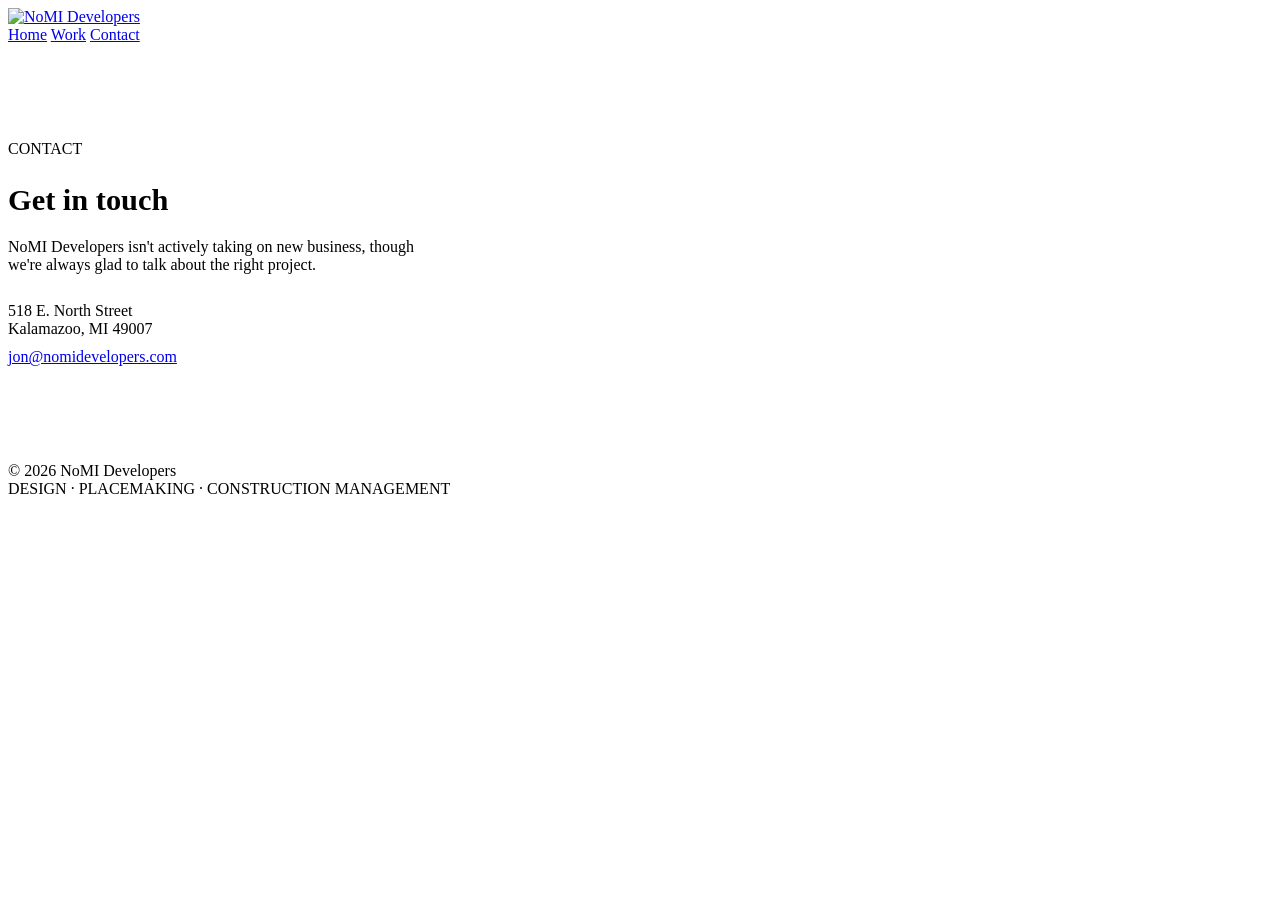
==== contact.html @ 996d394a "Add home, work, and contact pages" ====
<!doctype html>
<html lang="en">
<head>
<meta charset="utf-8">
<meta name="viewport" content="width=device-width, initial-scale=1">
<title>Contact — NoMI Developers</title>
<meta name="description" content="Contact NoMI Developers, Kalamazoo, Michigan.">
<link rel="stylesheet" href="css/style.css">
</head>
<body>

<header class="site-header">
  <div class="nav-row">
    <a class="wordmark" href="index.html"><img src="assets/nomi-mark.png" alt="NoMI Developers"></a>
    <nav class="site-nav">
      <a href="index.html">Home</a>
      <a href="work.html">Work</a>
      <a href="contact.html" class="current">Contact</a>
    </nav>
  </div>
</header>

<section class="section" style="padding-top:96px; padding-bottom:96px;">
  <div style="max-width:560px;">
    <div class="kicker">CONTACT</div>
    <h2 style="font-size:1.9rem; margin-bottom:20px;">Get in touch</h2>
    <p class="lede" style="max-width:52ch; margin-bottom:28px;">NoMI Developers isn't actively taking on new business, though we're always glad to talk about the right project.</p>
    <div class="contact-block">
      <div class="addr">518 E. North Street</div>
      <div>Kalamazoo, MI 49007</div>
      <div style="margin-top:10px;"><a href="mailto:jon@nomidevelopers.com">jon@nomidevelopers.com</a></div>
    </div>
  </div>
</section>

<footer class="site-footer">
  <div class="footer-row">
    <div>&copy; 2026 NoMI Developers</div>
    <div class="tag">DESIGN &middot; PLACEMAKING &middot; CONSTRUCTION MANAGEMENT</div>
  </div>
</footer>

</body>
</html>
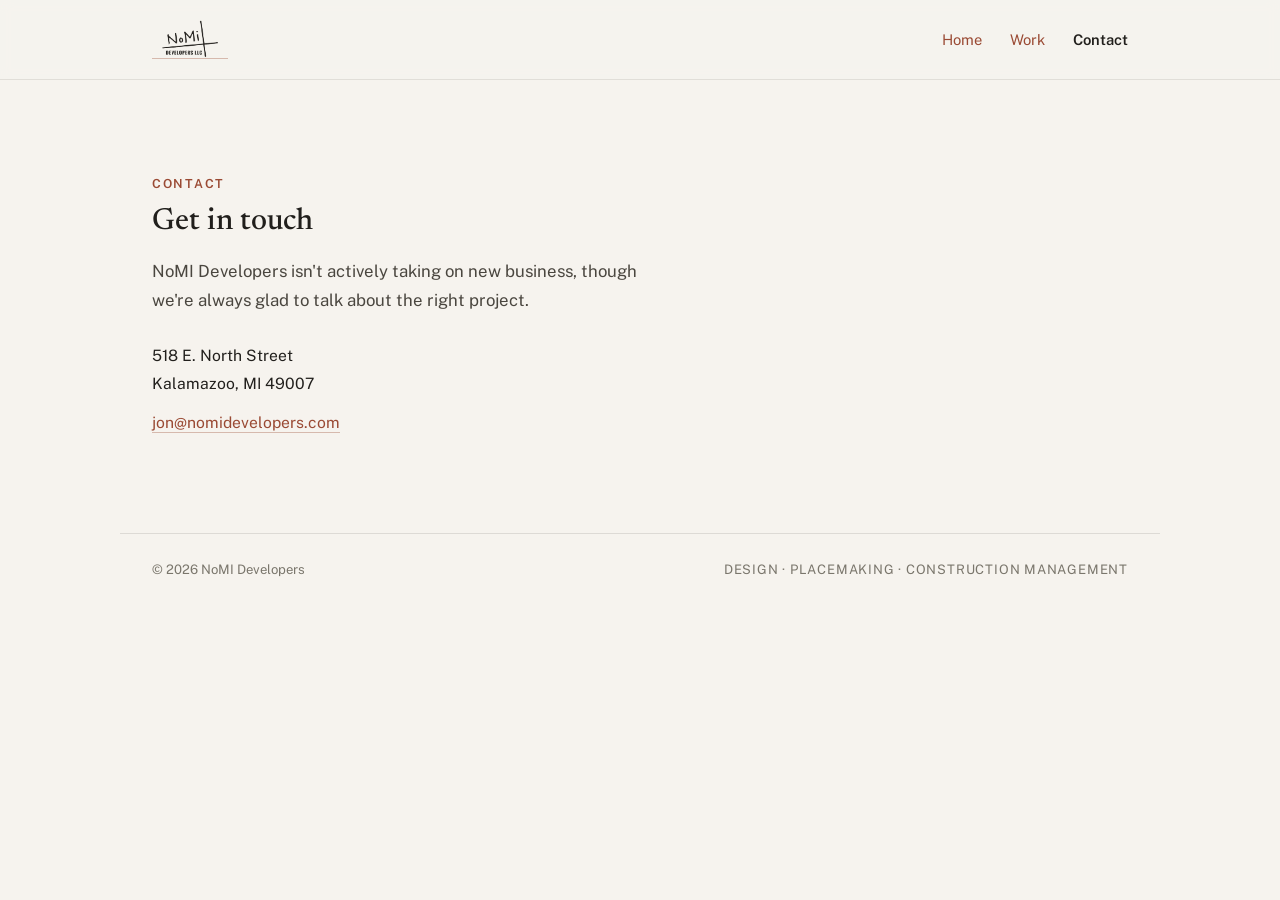
==== commit 7a38dd0d: "Link favicon and touch icon in page heads" ====
--- a/contact.html
+++ b/contact.html
@@ -5,6 +5,10 @@
 <meta name="viewport" content="width=device-width, initial-scale=1">
 <title>Contact — NoMI Developers</title>
 <meta name="description" content="Contact NoMI Developers, Kalamazoo, Michigan.">
+<link rel="icon" href="assets/favicon.ico" sizes="any">
+<link rel="icon" type="image/png" sizes="32x32" href="assets/favicon-32x32.png">
+<link rel="icon" type="image/png" sizes="16x16" href="assets/favicon-16x16.png">
+<link rel="apple-touch-icon" href="assets/apple-touch-icon.png">
 <link rel="stylesheet" href="css/style.css">
 </head>
 <body>
--- a/css/style.css
+++ b/css/style.css
@@ -0,0 +1,172 @@
+@import url('https://fonts.googleapis.com/css2?family=Newsreader:ital,wght@0,400;0,500;0,600;1,400;1,500&family=Public+Sans:wght@400;500;600&display=swap');
+
+:root {
+  --bg: #f6f3ee;
+  --ink: #211f1c;
+  --ink-soft: #4a463f;
+  --ink-faint: #7a766c;
+  --accent: #9a4a34;
+  --accent-hover: #7a3a29;
+  --rule: rgba(42, 39, 35, 0.1);
+  --max: 1040px;
+}
+
+* { box-sizing: border-box; }
+
+html { scroll-behavior: smooth; }
+
+html, body { overflow-x: hidden; }
+
+body {
+  margin: 0;
+  background: var(--bg);
+  color: var(--ink);
+  font-family: 'Public Sans', ui-sans-serif, system-ui, sans-serif;
+  -webkit-font-smoothing: antialiased;
+}
+
+a {
+  color: var(--accent);
+  text-decoration: none;
+  border-bottom: 1px solid rgba(154, 74, 52, 0.35);
+}
+a:hover {
+  color: var(--accent-hover);
+  border-bottom-color: rgba(122, 58, 41, 0.6);
+}
+
+h1, h2, h3 {
+  font-family: 'Newsreader', Georgia, serif;
+  font-weight: 500;
+  color: var(--ink);
+  margin: 0;
+}
+
+/* Header */
+.site-header {
+  position: sticky;
+  top: 0;
+  z-index: 10;
+  background: rgba(246, 243, 238, 0.9);
+  backdrop-filter: blur(6px);
+  border-bottom: 1px solid var(--rule);
+}
+.nav-row {
+  max-width: var(--max);
+  margin: 0 auto;
+  padding: 20px 32px;
+  display: flex;
+  align-items: center;
+  justify-content: space-between;
+  flex-wrap: wrap;
+  row-gap: 10px;
+}
+.wordmark img { height: 38px; width: auto; display: block; }
+.site-nav { display: flex; gap: 28px; font-size: 0.92rem; }
+.site-nav a { border-bottom: none; }
+.site-nav a:hover { color: var(--accent-hover); }
+.site-nav a.current { color: var(--ink); font-weight: 600; }
+
+/* Sections */
+.section {
+  max-width: var(--max);
+  margin: 0 auto;
+  padding: 72px 32px;
+}
+.section.ruled { border-top: 1px solid var(--rule); }
+.section.hero { padding: 120px 32px 96px; position: relative; overflow: hidden; }
+
+.kicker {
+  font-size: 0.78rem;
+  letter-spacing: 0.14em;
+  color: var(--accent);
+  font-weight: 600;
+  margin-bottom: 16px;
+}
+
+.lede {
+  font-size: 1.05rem;
+  line-height: 1.7;
+  color: var(--ink-soft);
+  max-width: 60ch;
+  margin: 0;
+}
+
+.hero-watermark {
+  position: absolute;
+  right: -40px;
+  top: 0;
+  width: 560px;
+  max-width: 75%;
+  height: auto;
+  opacity: 0.07;
+  pointer-events: none;
+}
+.hero-inner { position: relative; max-width: 640px; }
+.hero-inner h1 { font-size: 2.9rem; line-height: 1.18; margin: 18px 0 22px; color: #211f1c; }
+.hero-inner p { font-size: 1.1rem; line-height: 1.6; color: var(--ink-soft); max-width: 34ch; margin: 0; }
+
+/* Capabilities grid */
+.cap-grid {
+  display: grid;
+  grid-template-columns: repeat(3, minmax(0, 1fr));
+  gap: 48px;
+}
+.cap-grid h3 { font-size: 1.2rem; margin: 0 0 12px; }
+.cap-grid p { font-size: 0.96rem; line-height: 1.65; color: #5a564d; margin: 0; }
+
+/* Filmstrip */
+.filmstrip-caption {
+  font-size: 0.9rem;
+  font-style: italic;
+  color: var(--ink-faint);
+  margin: 0 0 16px;
+  max-width: 60ch;
+}
+.filmstrip {
+  display: flex;
+  gap: 10px;
+  overflow-x: auto;
+  padding-bottom: 10px;
+  -webkit-overflow-scrolling: touch;
+}
+.filmstrip img {
+  height: 300px;
+  width: auto;
+  flex: 0 0 auto;
+  object-fit: cover;
+  display: block;
+}
+
+/* Contact */
+.contact-block { font-size: 0.98rem; line-height: 1.8; color: var(--ink); }
+.contact-block .addr { margin-top: 0; }
+
+/* Footer */
+.site-footer {
+  max-width: var(--max);
+  margin: 0 auto;
+  padding: 28px 32px;
+  border-top: 1px solid rgba(42, 39, 35, 0.12);
+}
+.footer-row {
+  display: flex;
+  align-items: center;
+  justify-content: space-between;
+  font-size: 0.82rem;
+  color: var(--ink-faint);
+  flex-wrap: wrap;
+  gap: 8px;
+}
+.footer-row .tag { letter-spacing: 0.06em; }
+
+@media (max-width: 640px) {
+  .site-nav { gap: 16px; }
+  .hero-inner h1 { font-size: 2.1rem !important; }
+  .hero-inner p { font-size: 1rem !important; }
+  .cap-grid { grid-template-columns: 1fr !important; }
+  .section { padding: 56px 24px !important; }
+  .section.hero { padding: 96px 24px 64px !important; }
+  .filmstrip img { height: 170px !important; }
+  .footer-row { flex-direction: column; align-items: flex-start !important; }
+}
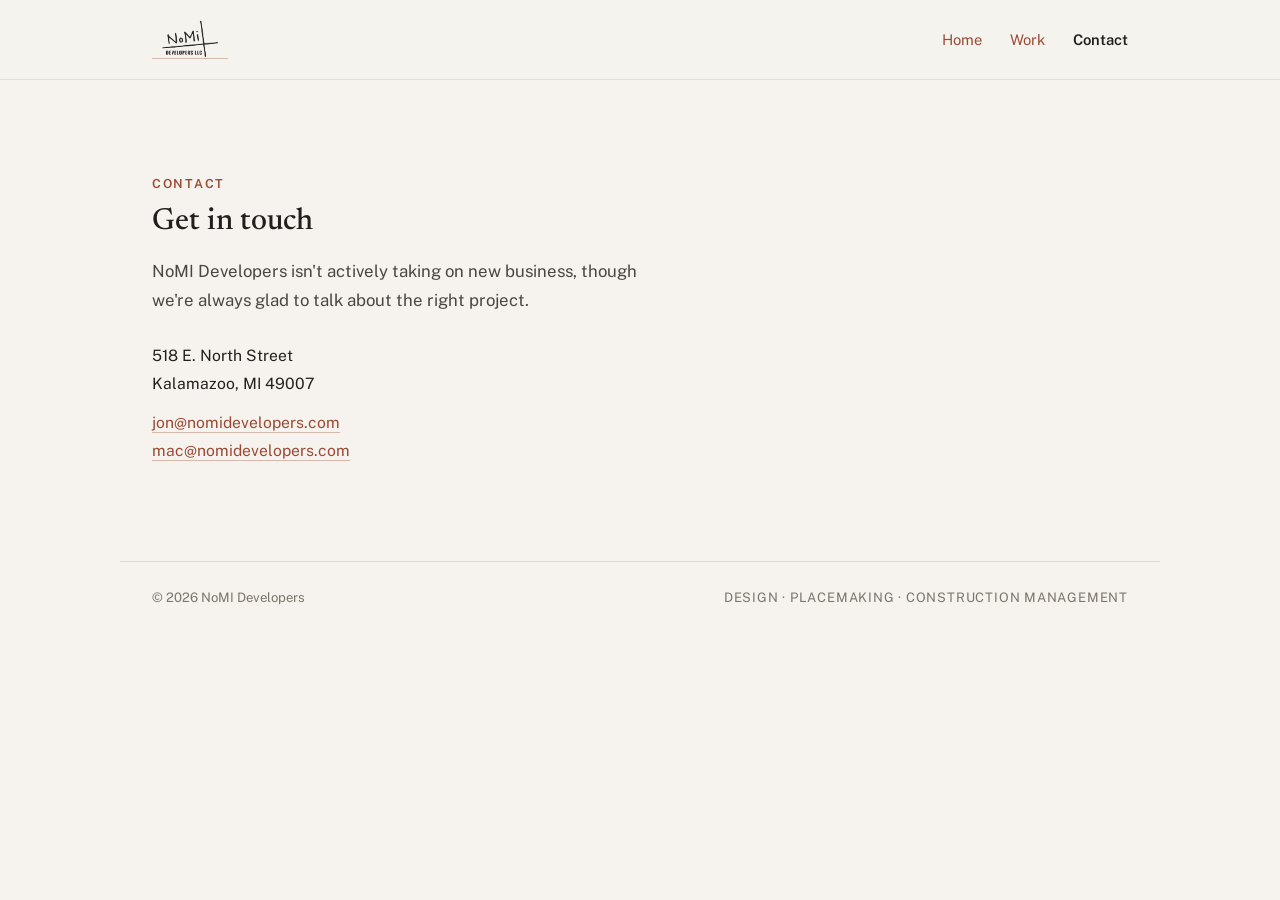
==== commit a8aef318: "Add mac@nomidevelopers.com to contact page" ====
--- a/contact.html
+++ b/contact.html
@@ -33,6 +33,7 @@
       <div class="addr">518 E. North Street</div>
       <div>Kalamazoo, MI 49007</div>
       <div style="margin-top:10px;"><a href="mailto:jon@nomidevelopers.com">jon@nomidevelopers.com</a></div>
+      <div><a href="mailto:mac@nomidevelopers.com">mac@nomidevelopers.com</a></div>
     </div>
   </div>
 </section>
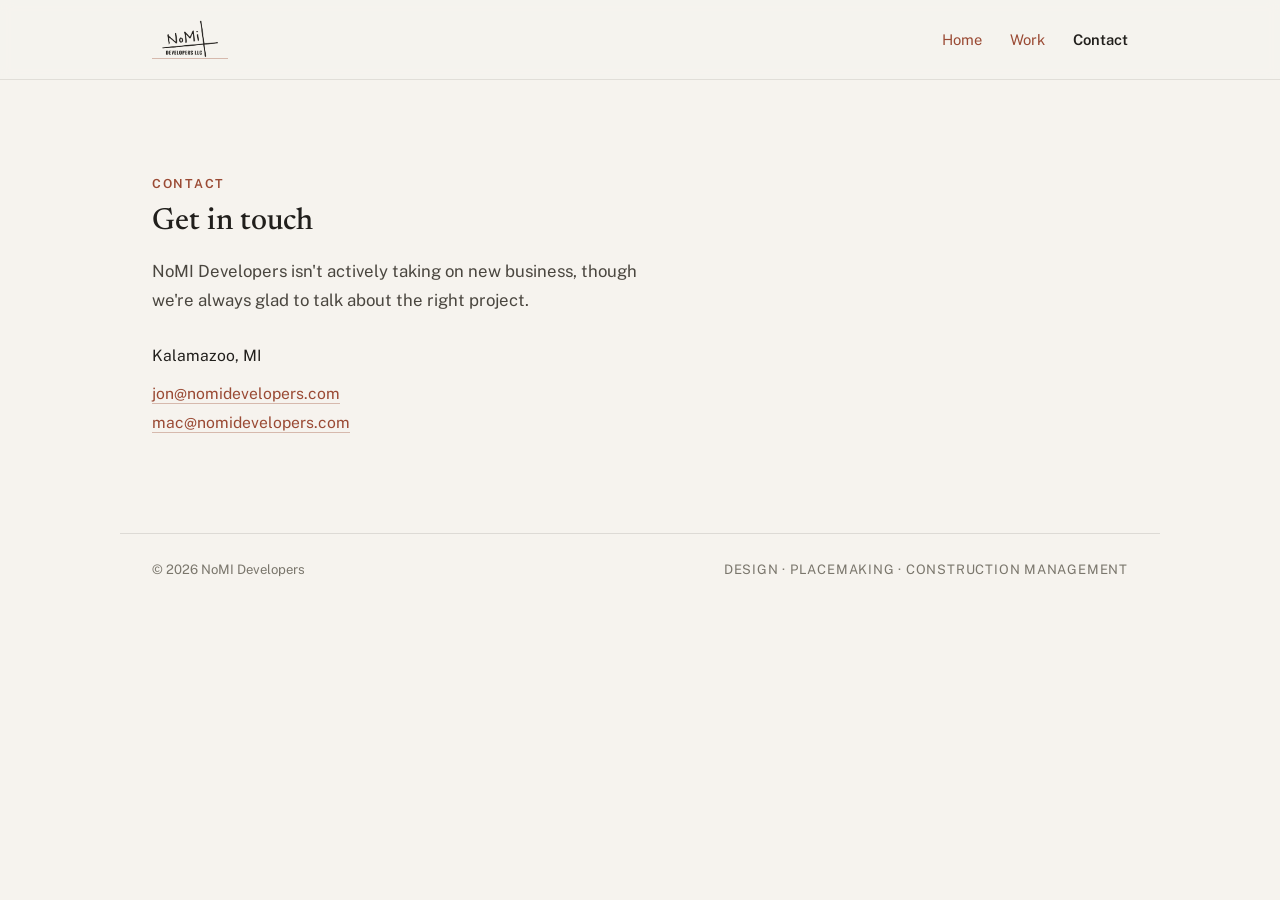
==== commit fb7447e5: "Simplify contact address to city/state" ====
--- a/contact.html
+++ b/contact.html
@@ -30,8 +30,7 @@
     <h2 style="font-size:1.9rem; margin-bottom:20px;">Get in touch</h2>
     <p class="lede" style="max-width:52ch; margin-bottom:28px;">NoMI Developers isn't actively taking on new business, though we're always glad to talk about the right project.</p>
     <div class="contact-block">
-      <div class="addr">518 E. North Street</div>
-      <div>Kalamazoo, MI 49007</div>
+      <div class="addr">Kalamazoo, MI</div>
       <div style="margin-top:10px;"><a href="mailto:jon@nomidevelopers.com">jon@nomidevelopers.com</a></div>
       <div><a href="mailto:mac@nomidevelopers.com">mac@nomidevelopers.com</a></div>
     </div>
--- a/css/style.css
+++ b/css/style.css
@@ -115,7 +115,7 @@
 .cap-grid h3 { font-size: 1.2rem; margin: 0 0 12px; }
 .cap-grid p { font-size: 0.96rem; line-height: 1.65; color: #5a564d; margin: 0; }
 
-/* Filmstrip */
+/* Photo grid */
 .filmstrip-caption {
   font-size: 0.9rem;
   font-style: italic;
@@ -123,20 +123,130 @@
   margin: 0 0 16px;
   max-width: 60ch;
 }
-.filmstrip {
-  display: flex;
-  gap: 10px;
+.photo-grid {
+  display: grid;
+  grid-template-columns: repeat(auto-fill, 112px);
+  justify-content: start;
+  gap: 8px;
+}
+.photo-grid button {
+  display: block;
+  width: 112px;
+  height: 112px;
+  padding: 0;
+  border: 0;
+  background: none;
+  cursor: pointer;
+  border-radius: 2px;
+  overflow: hidden;
+}
+.photo-grid img {
+  width: 100%;
+  height: 100%;
+  object-fit: cover;
+  display: block;
+  transition: transform 0.35s ease;
+}
+.photo-grid button:hover img,
+.photo-grid button:focus-visible img {
+  transform: scale(1.045);
+}
+.photo-grid button:focus-visible {
+  outline: 2px solid var(--accent);
+  outline-offset: 2px;
+}
+
+/* Lightbox */
+.lightbox {
+  position: fixed;
+  inset: 0;
+  z-index: 100;
+  display: none;
+  flex-direction: column;
+  align-items: center;
+  justify-content: center;
+  background: rgba(23, 21, 18, 0.94);
+  padding: 24px;
+}
+.lightbox.is-open { display: flex; }
+.lightbox-stage {
+  position: relative;
+  width: 100%;
+  max-width: 1100px;
+  flex: 1;
+  display: flex;
+  align-items: center;
+  justify-content: center;
+  min-height: 0;
+}
+.lightbox-stage img {
+  max-width: 100%;
+  max-height: 100%;
+  object-fit: contain;
+  display: block;
+  box-shadow: 0 20px 60px rgba(0,0,0,0.4);
+}
+.lightbox-close,
+.lightbox-prev,
+.lightbox-next {
+  position: absolute;
+  background: rgba(246,243,238,0.12);
+  color: #f6f3ee;
+  border: 1px solid rgba(246,243,238,0.28);
+  border-radius: 999px;
+  cursor: pointer;
+  display: flex;
+  align-items: center;
+  justify-content: center;
+  transition: background 0.2s ease;
+}
+.lightbox-close:hover,
+.lightbox-prev:hover,
+.lightbox-next:hover { background: rgba(246,243,238,0.24); }
+.lightbox-close {
+  top: -8px;
+  right: 0;
+  width: 40px;
+  height: 40px;
+  font-size: 1.3rem;
+}
+.lightbox-prev,
+.lightbox-next {
+  top: 50%;
+  transform: translateY(-50%);
+  width: 48px;
+  height: 48px;
+  font-size: 1.5rem;
+}
+.lightbox-prev { left: -8px; }
+.lightbox-next { right: -8px; }
+.lightbox-meta {
+  color: rgba(246,243,238,0.7);
+  font-size: 0.85rem;
+  margin: 14px 0 4px;
+  text-align: center;
+}
+.lightbox-thumbs {
+  display: flex;
+  gap: 8px;
   overflow-x: auto;
-  padding-bottom: 10px;
+  max-width: 100%;
+  padding: 4px 4px 8px;
   -webkit-overflow-scrolling: touch;
 }
-.filmstrip img {
-  height: 300px;
-  width: auto;
+.lightbox-thumbs img {
+  height: 56px;
+  width: 74px;
+  object-fit: cover;
+  display: block;
+  border-radius: 2px;
+  cursor: pointer;
+  opacity: 0.5;
+  transition: opacity 0.2s ease;
   flex: 0 0 auto;
-  object-fit: cover;
-  display: block;
-}
+}
+.lightbox-thumbs img:hover { opacity: 0.8; }
+.lightbox-thumbs img.is-active { opacity: 1; outline: 2px solid var(--accent); outline-offset: -2px; }
 
 /* Contact */
 .contact-block { font-size: 0.98rem; line-height: 1.8; color: var(--ink); }
@@ -167,6 +277,13 @@
   .cap-grid { grid-template-columns: 1fr !important; }
   .section { padding: 56px 24px !important; }
   .section.hero { padding: 96px 24px 64px !important; }
-  .filmstrip img { height: 170px !important; }
+  .photo-grid { grid-template-columns: repeat(auto-fill, 92px) !important; }
+  .photo-grid button { width: 92px !important; height: 92px !important; }
   .footer-row { flex-direction: column; align-items: flex-start !important; }
-}
+  .lightbox { padding: 16px !important; }
+  .lightbox-prev, .lightbox-next { width: 38px !important; height: 38px !important; font-size: 1.15rem !important; }
+  .lightbox-prev { left: 0 !important; }
+  .lightbox-next { right: 0 !important; }
+  .lightbox-close { top: 0 !important; right: 0 !important; width: 34px !important; height: 34px !important; }
+  .lightbox-thumbs img { height: 42px !important; width: 56px !important; }
+}
